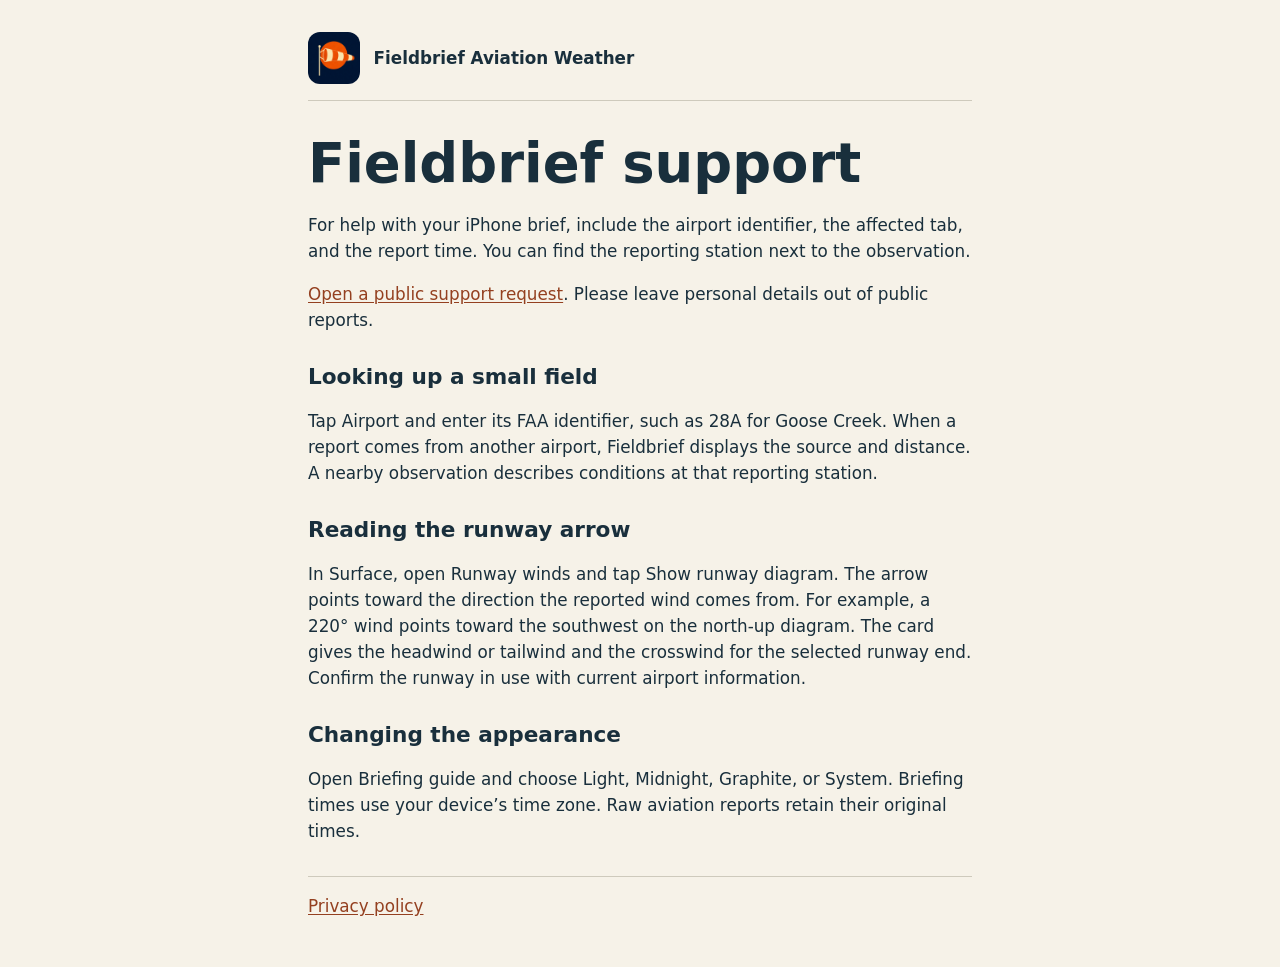
==== index.html @ dbc7da73 "Publish Fieldbrief support and privacy pages" ====
<!doctype html>
<html lang="en">
<meta charset="utf-8">
<meta name="viewport" content="width=device-width, initial-scale=1">
<title>Fieldbrief Aviation Weather · Support</title>
<link rel="stylesheet" href="style.css">
<main>
  <header><img src="icon.png" width="52" height="52" alt=""><strong>Fieldbrief Aviation Weather</strong></header>
  <h1>Fieldbrief support</h1>
  <p>For help with your iPhone brief, include the airport identifier, the affected tab, and the report time. You can find the reporting station next to the observation.</p>
  <p><a href="https://github.com/igross2006/fieldbrief-support/issues/new">Open a public support request</a>. Please leave personal details out of public reports.</p>
  <h2>Looking up a small field</h2>
  <p>Tap Airport and enter its FAA identifier, such as 28A for Goose Creek. When a report comes from another airport, Fieldbrief displays the source and distance. A nearby observation describes conditions at that reporting station.</p>
  <h2>Reading the runway arrow</h2>
  <p>In Surface, open Runway winds and tap Show runway diagram. The arrow points toward the direction the reported wind comes from. For example, a 220° wind points toward the southwest on the north-up diagram. The card gives the headwind or tailwind and the crosswind for the selected runway end. Confirm the runway in use with current airport information.</p>
  <h2>Changing the appearance</h2>
  <p>Open Briefing guide and choose Light, Midnight, Graphite, or System. Briefing times use your device’s time zone. Raw aviation reports retain their original times.</p>
  <footer><a href="privacy.html">Privacy policy</a></footer>
</main>
</html>
---- style.css ----
:root { color-scheme: light dark; --paper: #f6f2e8; --ink: #192f3c; --line: #cecabc; --accent: #944020; }
@media (prefers-color-scheme: dark) {
  :root { --paper: #101f2b; --ink: #f0eade; --line: #40505b; --accent: #ffb494; }
}
* { box-sizing: border-box; }
body { margin: 0; background: var(--paper); color: var(--ink); font: 1.05rem/1.55 system-ui, sans-serif; }
main { max-width: 44rem; margin: auto; padding: 2rem 1.25rem 3rem; }
header { display: flex; align-items: center; gap: .85rem; border-bottom: 1px solid var(--line); padding-bottom: 1rem; }
header img { border-radius: 12px; }
h1, h2 { line-height: 1.15; }
h1 { margin: 2rem 0 1rem; font-size: clamp(2.2rem, 8vw, 3.4rem); }
h2 { margin-top: 2rem; font-size: 1.35rem; }
a { color: var(--accent); text-underline-offset: .14em; }
footer { margin-top: 2rem; padding-top: 1rem; border-top: 1px solid var(--line); }
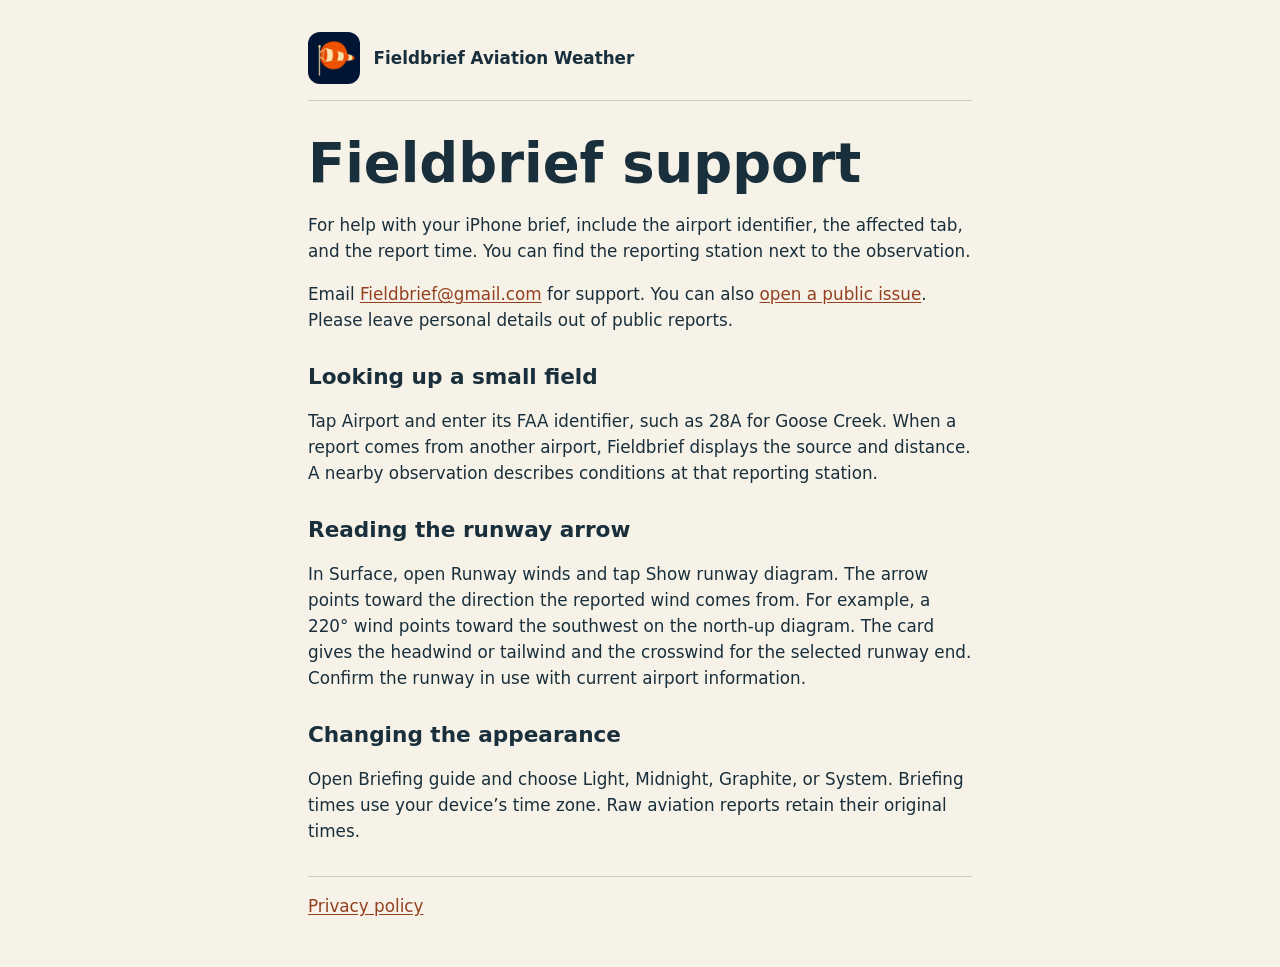
==== commit 92fd71ba: "Add the Fieldbrief support and privacy mailbox" ====
--- a/index.html
+++ b/index.html
@@ -8,7 +8,7 @@
   <header><img src="icon.png" width="52" height="52" alt=""><strong>Fieldbrief Aviation Weather</strong></header>
   <h1>Fieldbrief support</h1>
   <p>For help with your iPhone brief, include the airport identifier, the affected tab, and the report time. You can find the reporting station next to the observation.</p>
-  <p><a href="https://github.com/igross2006/fieldbrief-support/issues/new">Open a public support request</a>. Please leave personal details out of public reports.</p>
+  <p>Email <a href="mailto:Fieldbrief@gmail.com">Fieldbrief@gmail.com</a> for support. You can also <a href="https://github.com/igross2006/fieldbrief-support/issues/new">open a public issue</a>. Please leave personal details out of public reports.</p>
   <h2>Looking up a small field</h2>
   <p>Tap Airport and enter its FAA identifier, such as 28A for Goose Creek. When a report comes from another airport, Fieldbrief displays the source and distance. A nearby observation describes conditions at that reporting station.</p>
   <h2>Reading the runway arrow</h2>
